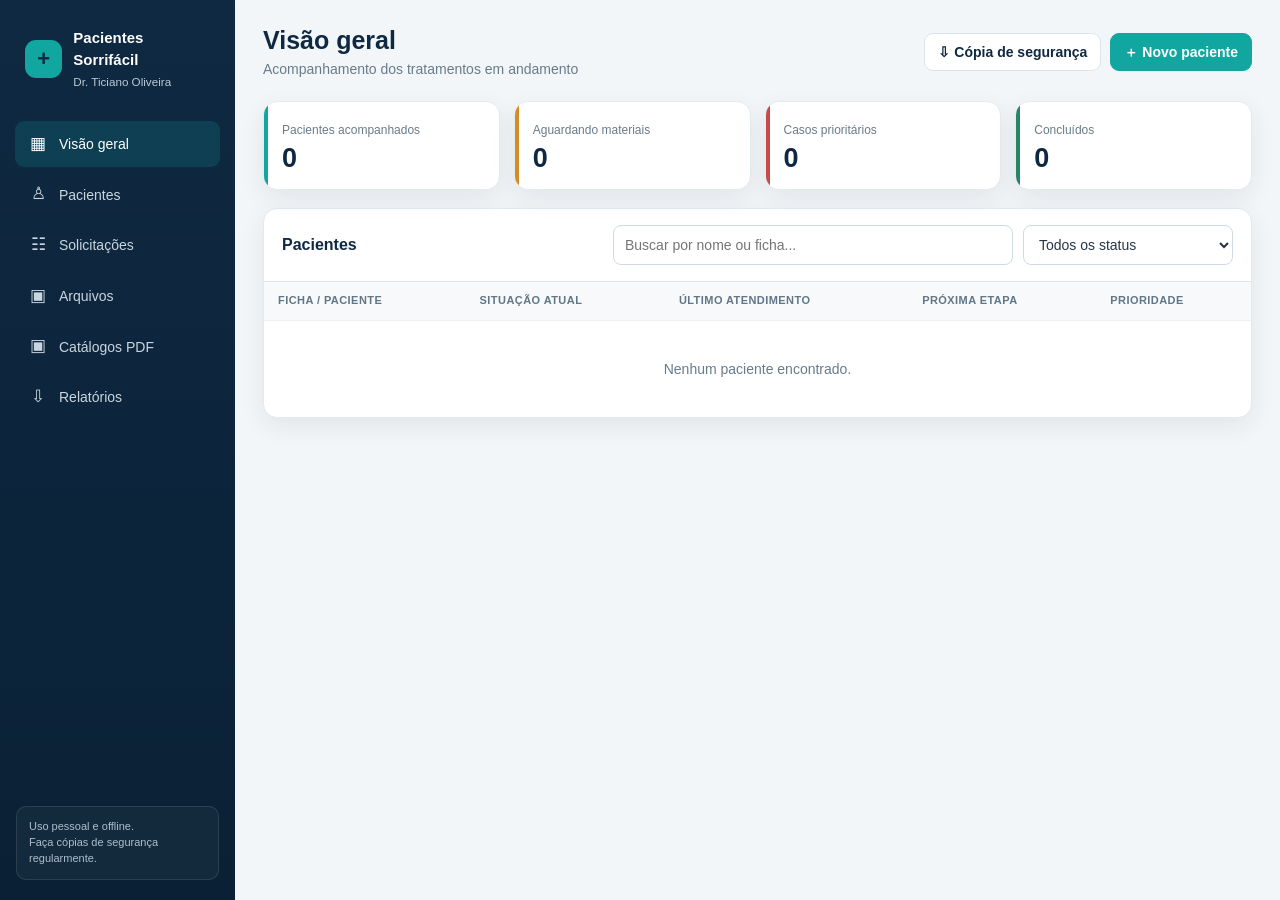
==== Aplicativo/index.html @ 8ea74579 "Mudanças na aba visão geral melhorias na apresentação da aba visão geral, painel mais completo e com" ====
<!DOCTYPE html>
<html lang="pt-BR">
<head>
  <meta charset="UTF-8">
  <meta name="viewport" content="width=device-width, initial-scale=1.0">
  <meta name="theme-color" content="#0f2942">
  <title>Pacientes Sorrifácil</title>
  <link rel="stylesheet" href="./css/style.css">
</head>
<body>
  <div class="app">
    <aside class="sidebar" id="sidebar">
      <div class="brand">
        <div class="brand-mark">+</div>
        <div><strong>Pacientes Sorrifácil</strong><small>Dr. Ticiano Oliveira</small></div>
      </div>
      <nav class="nav">
        <button class="active" data-view="dashboard"><span class="icon">▦</span> Visão geral</button>
        <button data-view="patients"><span class="icon">♙</span> Pacientes</button>
        <button data-view="requests"><span class="icon">☷</span> Solicitações</button>
        <button data-view="files"><span class="icon">▣</span> Arquivos</button>
        <button data-view="catalogs"><span class="icon">▣</span> Catálogos PDF</button>
        <button data-view="reports"><span class="icon">⇩</span> Relatórios</button>
      </nav>
      <div class="side-note">Uso pessoal e offline.<br>Faça cópias de segurança regularmente.</div>
    </aside>

    <main>
      <section class="view active" id="view-dashboard">
        <header class="topbar">
          <div style="display:flex;gap:11px;align-items:center">
            <button class="btn mobile-menu" onclick="toggleMenu()">☰</button>
            <div><h1>Visão geral</h1><p class="subtitle">Acompanhamento dos tratamentos em andamento</p></div>
          </div>
          <div class="actions">
            <button class="btn" onclick="downloadBackup()">⇩ Cópia de segurança</button>
            <button class="btn primary" onclick="openPatientModal()">＋ Novo paciente</button>
          </div>
        </header>
        <div class="metrics" id="metrics"></div>
        <section class="panel">
          <div class="panel-head">
            <h2>Pacientes</h2>
            <div class="toolbar">
              <input id="dashboardSearch" placeholder="Buscar por nome ou ficha..." oninput="renderDashboardTable()">
              <select id="dashboardFilter" onchange="renderDashboardTable()">
                <option value="">Todos os status</option>
                <option>Aguardando avaliação</option>
                <option>Prontuário incompleto</option>
                <option>Aguardando exames</option>
                <option>Aguardando material</option>
                <option>Aguardando autorização</option>
                <option>Tratamento em andamento</option>
                <option>Tratamento suspenso</option>
                <option>Tratamento concluído</option>
                <option>Encaminhado</option>
              </select>
            </div>
          </div>
          <div class="table-wrap"><table>
            <thead><tr><th>Ficha / Paciente</th><th>Situação atual</th><th>Último atendimento</th><th>Próxima etapa</th><th>Prioridade</th></tr></thead>
            <tbody id="dashboardBody"></tbody>
          </table></div>
        </section>
      </section>

      <section class="view" id="view-patients">
        <header class="topbar">
          <div style="display:flex;gap:11px;align-items:center">
            <button class="btn mobile-menu" onclick="toggleMenu()">☰</button>
            <div><h1>Pacientes</h1><p class="subtitle">Cadastros e tratamentos acompanhados</p></div>
          </div>
          <button class="btn primary" onclick="openPatientModal()">＋ Novo paciente</button>
        </header>
        <section class="panel">
          <div class="panel-head">
            <h2>Lista completa</h2>
            <div class="toolbar">
              <input id="patientSearch" placeholder="Buscar por nome ou ficha..." oninput="renderPatients()">
              <select id="patientFilter" onchange="renderPatients()">
                <option value="">Todos os status</option>
                <option>Aguardando avaliação</option><option>Prontuário incompleto</option>
                <option>Aguardando exames</option><option>Aguardando material</option>
                <option>Aguardando autorização</option><option>Tratamento em andamento</option>
                <option>Tratamento suspenso</option><option>Tratamento concluído</option><option>Encaminhado</option>
              </select>
            </div>
          </div>
          <div class="table-wrap"><table>
            <thead><tr><th>Ficha</th><th>Paciente</th><th>Status</th><th>Último atendimento</th><th>Prioridade</th><th></th></tr></thead>
            <tbody id="patientsBody"></tbody>
          </table></div>
        </section>
      </section>

      <section class="view" id="view-requests">
        <header class="topbar">
          <div style="display:flex;gap:11px;align-items:center">
            <button class="btn mobile-menu" onclick="toggleMenu()">☰</button>
            <div><h1>Solicitações</h1><p class="subtitle">Materiais, componentes e exames pendentes</p></div>
          </div>
          <button class="btn navy" onclick="exportMaterialsWord()">⇩ Exportar para Word</button>
        </header>
        <div class="cards-grid" id="requestsGrid"></div>
      </section>

      <section class="view" id="view-files">
        <header class="topbar">
          <div style="display:flex;gap:11px;align-items:center">
            <button class="btn mobile-menu" onclick="toggleMenu()">☰</button>
            <div><h1>Arquivos</h1><p class="subtitle">Imagens, vídeos e documentos anexados</p></div>
          </div>
        </header>
        <div class="notice">Os anexos ficam guardados somente neste navegador. Inclua-os na cópia de segurança antes de trocar de computador ou limpar o navegador.</div>
        <div class="files-grid" id="allFilesGrid"></div>
      </section>

      <section class="view" id="view-catalogs">
        <header class="topbar"><div><h1>Catálogos PDF</h1><p class="subtitle">Consulta offline de implantes e componentes</p></div>
          <button class="btn primary" onclick="document.getElementById('catalogInput').click()">＋ Adicionar PDFs</button></header>
        <input id="catalogInput" type="file" accept="application/pdf,.pdf" multiple hidden onchange="addCatalogs(event)">
        <section class="panel catalog-panel"><label for="catalogSearch">Buscar catálogo pelo nome</label><input id="catalogSearch" placeholder="Ex.: Neodent, Singular, Epikut…" oninput="renderCatalogs()">
          <p class="muted">Abra os catálogos desejados para comparar lado a lado. Para buscar códigos ou palavras dentro de um PDF, clique no leitor e use a lupa dele ou Ctrl + F. Se a busca não aparecer, use “Abrir em aba” e Ctrl + F nessa aba. PDFs digitalizados como imagem precisam de OCR.</p>
          <div id="catalogList"></div></section><div id="catalogReaders" class="catalog-readers"></div>
      </section>

      <section class="view" id="view-reports">
        <header class="topbar">
          <div style="display:flex;gap:11px;align-items:center">
            <button class="btn mobile-menu" onclick="toggleMenu()">☰</button>
            <div><h1>Relatórios</h1><p class="subtitle">Documentos para acompanhamento da central</p></div>
          </div>
        </header>
        <section class="panel catalog-panel"><h2>Pasta de dados</h2>
          <p>Conecte a pasta onde guarda os backups. O sistema lê o JSON mais recente ao conectar e ao reabrir com permissão, e grava os dados em <strong>dados-sorrifacil.json</strong>, com PDFs e anexos na subpasta <strong>arquivos-sorrifacil</strong>. Mantenha ambos juntos.</p>
          <div class="actions"><button class="btn primary" onclick="connectDataFolder()">Conectar / autorizar pasta</button><button class="btn" onclick="changeDataFolder()">Trocar pasta</button><button class="btn" onclick="reloadFolderData()">Carregar dados da pasta</button><button class="btn" onclick="saveFolderNow()">Salvar agora na pasta</button><button class="btn danger" onclick="disconnectDataFolder()">Desconectar</button></div>
          <p id="folderStatus" role="status" aria-live="polite">Sem pasta conectada. Os dados continuam salvos neste navegador.</p>
          <p class="muted">A permissão depende do navegador. Quando for solicitada novamente, clique em Conectar / autorizar pasta. Use um computador por vez; o Seafile sincroniza o arquivo, mas não mescla edições simultâneas.</p>
        </section><div class="report-options">
          <article class="report-card"><h3>Relatório geral</h3><p>Todos os pacientes, evoluções, solicitações e pendências.</p><button class="btn navy" onclick="exportGeneralWord()">Gerar Word</button></article>
          <article class="report-card"><h3>Materiais e solicitações</h3><p>Lista consolidada por paciente para encaminhar à central.</p><button class="btn navy" onclick="exportMaterialsWord()">Gerar Word</button></article>
          <article class="report-card"><h3>Prontuários incompletos</h3><p>Pacientes com ficha ausente, incompleta ou informação a confirmar.</p><button class="btn navy" onclick="exportIncompleteWord()">Gerar Word</button></article>
          <article class="report-card"><h3>Cópia de segurança</h3><p>Salva pacientes, evoluções e anexos em um arquivo para restauração.</p><div class="actions"><button class="btn" onclick="downloadBackup()">Baixar cópia</button><button class="btn" onclick="document.getElementById('restoreInput').click()">Restaurar</button></div></article>
        </div>
        <input id="restoreInput" type="file" accept=".json,application/json" hidden onchange="restoreBackup(event)">
      </section>

      <section class="view" id="view-patient-detail">
        <header class="topbar">
          <div style="display:flex;gap:11px;align-items:center">
            <button class="btn" onclick="showView('patients')">← Voltar</button>
            <div><h1>Ficha do paciente</h1><p class="subtitle">Histórico e acompanhamento individual</p></div>
          </div>
        </header>
        <div id="patientDetail"></div>
      </section>
    </main>
  </div>

  <dialog id="patientModal">
    <form id="patientForm" onsubmit="savePatient(event)">
      <div class="modal-head"><h2 id="patientModalTitle">Novo paciente</h2><button type="button" class="close" onclick="closeDialog('patientModal')">×</button></div>
      <div class="modal-body">
        <input type="hidden" id="patientId">
        <div class="form-grid">
          <div class="field"><label>Número da ficha</label><input id="patientRecord" required></div>
          <div class="field"><label>Nome completo</label><input id="patientName" required></div>
          <div class="field"><label>Telefone (opcional)</label><input id="patientPhone"></div>
          <div class="field"><label>Prioridade</label><select id="patientPriority"><option>Baixa</option><option selected>Média</option><option>Alta</option></select></div>
          <div class="field"><label>Situação atual</label><select id="patientStatus">
            <option>Aguardando avaliação</option><option>Prontuário incompleto</option><option>Aguardando exames</option>
            <option>Aguardando material</option><option>Aguardando autorização</option><option>Tratamento em andamento</option>
            <option>Tratamento suspenso</option><option>Tratamento concluído</option><option>Encaminhado</option>
          </select></div>
          <div class="field"><label>Profissional anterior (opcional)</label><input id="patientPreviousProfessional"></div>
          <div class="field full"><label>Próxima etapa</label><input id="patientNextStep"></div>
          <div class="field full"><label>Observações gerais</label><textarea id="patientNotes"></textarea></div>
          <div class="field full"><label>Link para prontuário digital (opcional)</label><input id="patientLink" type="url"></div>
        </div>
      </div>
      <div class="modal-foot"><button type="button" class="btn" onclick="closeDialog('patientModal')">Cancelar</button><button class="btn primary" type="submit">Salvar paciente</button></div>
    </form>
  </dialog>

  <dialog id="evolutionModal">
    <form id="evolutionForm" onsubmit="saveEvolution(event)">
      <div class="modal-head"><h2 id="evolutionModalTitle">Nova evolução</h2><button type="button" class="close" onclick="closeDialog('evolutionModal')">×</button></div>
      <div class="modal-body">
        <input type="hidden" id="evolutionPatientId">
        <input type="hidden" id="evolutionId">
        <div class="form-grid">
          <div class="field"><label>Data do atendimento</label><input id="evolutionDate" type="date" required></div>
          <div class="field"><label>Profissional / encaminhamento</label><input id="evolutionProfessional"></div>
          <div class="field full"><label>O que foi feito</label><textarea id="evolutionDone" required></textarea></div>
          <div class="field full"><label>O que precisa ser solicitado</label><textarea id="evolutionRequest"></textarea></div>
          <div class="field full"><label>O que falta fazer</label><textarea id="evolutionPending"></textarea></div>
          <div class="field full"><label>Observações</label><textarea id="evolutionNotes"></textarea></div>
          <div class="field"><label>Atualizar situação</label><select id="evolutionStatus">
            <option>Aguardando avaliação</option><option>Prontuário incompleto</option><option>Aguardando exames</option>
            <option>Aguardando material</option><option>Aguardando autorização</option><option>Tratamento em andamento</option>
            <option>Tratamento suspenso</option><option>Tratamento concluído</option><option>Encaminhado</option>
          </select></div>
          <div class="field"><label>Atualizar próxima etapa</label><input id="evolutionNextStep"></div>
        </div>
      </div>
      <div class="modal-foot"><button type="button" class="btn" onclick="closeDialog('evolutionModal')">Cancelar</button><button class="btn primary" id="evolutionSubmitButton" type="submit">Salvar evolução</button></div>
    </form>
  </dialog>

  <dialog id="fileModal">
    <form id="fileForm" onsubmit="saveAttachment(event)">
      <div class="modal-head"><h2>Adicionar arquivo</h2><button type="button" class="close" onclick="closeDialog('fileModal')">×</button></div>
      <div class="modal-body">
        <input type="hidden" id="filePatientId">
        <div class="form-grid">
          <div class="field full"><label>Arquivos</label><input id="fileInput" type="file" accept="image/*,video/*,.pdf,.doc,.docx" multiple required></div>
          <div class="field"><label>Data</label><input id="fileDate" type="date" required></div>
          <div class="field"><label>Descrição</label><input id="fileDescription" placeholder="Ex.: Fotografia clínica inicial"></div>
        </div>
        <p class="muted">Você pode selecionar vários arquivos de uma só vez. A data e a descrição informadas serão aplicadas a todos; se a descrição ficar vazia, será usado o nome de cada arquivo. Vídeos muito grandes podem exceder o espaço disponível no navegador.</p>
      </div>
      <div class="modal-foot"><button type="button" class="btn" onclick="closeDialog('fileModal')">Cancelar</button><button class="btn primary" type="submit">Salvar arquivo</button></div>
    </form>
  </dialog>

  <dialog id="viewerModal" class="viewer-dialog" onclose="closeAttachmentViewer()">
    <div class="modal-head">
      <h2 id="viewerTitle">Visualizar arquivo</h2>
      <div class="viewer-toolbar" id="viewerToolbar">
        <button type="button" class="viewer-tool" onclick="changeImageZoom(-0.15)" title="Reduzir imagem">−</button>
        <span class="viewer-zoom-label" id="viewerZoomLabel">100%</span>
        <button type="button" class="viewer-tool" onclick="changeImageZoom(0.15)" title="Ampliar imagem">+</button>
        <button type="button" class="viewer-tool" onclick="fitViewerImage()" title="Ajustar a imagem ao popup">Ajustar</button>
        <button type="button" class="viewer-tool" onclick="setImageZoom(1)" title="Mostrar no tamanho original">100%</button>
      </div>
      <button type="button" class="close" onclick="closeDialog('viewerModal')">×</button>
    </div>
    <div class="modal-body"><div class="viewer-content" id="viewerContent"></div></div>
  </dialog>

  <dialog id="reportPreviewModal" class="report-preview-dialog" onclose="clearReportPreview()">
    <div class="modal-head">
      <h2 id="reportPreviewTitle">Visualizar relatório</h2>
      <div class="report-preview-actions">
        <button type="button" class="btn primary" onclick="downloadPreviewedWord()">Baixar Word</button>
        <button type="button" class="btn" onclick="printPreviewedReport()">Imprimir</button>
      </div>
      <button type="button" class="close" onclick="closeDialog('reportPreviewModal')">×</button>
    </div>
    <div class="report-preview-body">
      <iframe id="reportPreviewFrame" class="report-preview-frame" title="Pré-visualização do relatório"></iframe>
    </div>
  </dialog>

  <div class="toast" id="toast"></div>

  <script src="./js/script.js"></script>
  <script src="./js/offline-tools.js"></script>
</body>
</html>
---- Aplicativo/css/style.css ----
:root {
  --navy: #0f2942;
  --navy-2: #163a59;
  --teal: #11a7a0;
  --teal-soft: #e8f7f5;
  --bg: #f3f6f8;
  --card: #ffffff;
  --text: #243746;
  --muted: #687b8b;
  --line: #dce5eb;
  --danger: #c84949;
  --warning: #d78b24;
  --success: #278561;
  --shadow: 0 8px 25px rgba(15, 41, 66, .08);
  --radius: 14px;
}

* { box-sizing: border-box; }
body {
  margin: 0;
  min-height: 100vh;
  color: var(--text);
  background: var(--bg);
  font: 14px/1.45 Inter, "Segoe UI", Arial, sans-serif;
}
button, input, select, textarea { font: inherit; }
button { cursor: pointer; }
.app { min-height: 100vh; display: grid; grid-template-columns: 235px 1fr; }
.sidebar {
  position: sticky;
  top: 0;
  height: 100vh;
  padding: 24px 15px;
  color: #fff;
  background: linear-gradient(180deg, var(--navy), #0a2135);
}
.brand { display: flex; align-items: center; gap: 11px; padding: 3px 10px 26px; }
.brand-mark {
  width: 38px; height: 38px; display: grid; place-items: center;
  border-radius: 11px; color: var(--navy); background: var(--teal);
  font-size: 22px; font-weight: 900;
}
.brand strong { display: block; font-size: 15px; }
.brand small { color: #b8cad7; }
.nav button {
  width: 100%; display: flex; align-items: center; gap: 11px;
  padding: 11px 13px; margin: 4px 0; border: 0; border-radius: 9px;
  color: #c9d6df; background: transparent; text-align: left;
}
.nav button:hover, .nav button.active { color: #fff; background: rgba(17,167,160,.18); }
.nav .icon { width: 20px; text-align: center; font-size: 17px; }
.side-note {
  position: absolute; left: 16px; right: 16px; bottom: 20px;
  padding: 12px; border: 1px solid rgba(255,255,255,.1); border-radius: 10px;
  color: #aebfcb; background: rgba(255,255,255,.04); font-size: 11px;
}
main { min-width: 0; padding: 25px 28px 50px; }
.topbar { display: flex; align-items: center; justify-content: space-between; gap: 18px; margin-bottom: 22px; }
h1 { margin: 0; color: var(--navy); font-size: 25px; line-height: 1.2; }
.subtitle { margin: 4px 0 0; color: var(--muted); }
.actions { display: flex; gap: 9px; flex-wrap: wrap; }
.btn {
  display: inline-flex; align-items: center; justify-content: center; gap: 7px;
  min-height: 38px; padding: 8px 13px; border: 1px solid var(--line);
  border-radius: 9px; color: var(--navy); background: #fff; font-weight: 650;
}
.btn:hover { border-color: #9fb5c4; }
.btn.primary { color: #fff; border-color: var(--teal); background: var(--teal); }
.btn.navy { color: #fff; border-color: var(--navy); background: var(--navy); }
.btn.danger { color: var(--danger); border-color: #efcaca; }
.btn.small { min-height: 31px; padding: 5px 9px; font-size: 12px; }
.metrics { display: grid; grid-template-columns: repeat(4, minmax(0,1fr)); gap: 14px; margin-bottom: 18px; }
.metric {
  position: relative; overflow: hidden; padding: 17px 18px;
  border: 1px solid #e4ebef; border-radius: var(--radius); background: var(--card); box-shadow: var(--shadow);
}
.metric::after {
  content: ""; position: absolute; inset: 0 auto 0 0; width: 4px; background: var(--teal);
}
.metric.warning::after { background: var(--warning); }
.metric.danger::after { background: var(--danger); }
.metric.success::after { background: var(--success); }
.metric span { color: var(--muted); font-size: 12px; }
.metric strong { display: block; margin-top: 5px; color: var(--navy); font-size: 27px; line-height: 1; }
.panel { border: 1px solid #e2eaef; border-radius: var(--radius); background: var(--card); box-shadow: var(--shadow); }
.panel-head { display: flex; align-items: center; justify-content: space-between; gap: 12px; padding: 16px 18px; border-bottom: 1px solid var(--line); }
.panel-head h2 { margin: 0; color: var(--navy); font-size: 16px; }
.toolbar { display: grid; grid-template-columns: minmax(220px,1fr) 210px; gap: 10px; width: min(620px, 100%); }
input, select, textarea {
  width: 100%; border: 1px solid #cfdbe3; border-radius: 8px; outline: none;
  padding: 9px 11px; color: var(--text); background: #fff;
}
textarea { min-height: 84px; resize: vertical; }
input:focus, select:focus, textarea:focus { border-color: var(--teal); box-shadow: 0 0 0 3px rgba(17,167,160,.11); }
.table-wrap { overflow-x: auto; }
table { width: 100%; border-collapse: collapse; }
th { padding: 11px 14px; color: #617687; background: #f7f9fa; font-size: 11px; text-align: left; text-transform: uppercase; letter-spacing: .04em; }
td { padding: 13px 14px; border-top: 1px solid #edf1f4; vertical-align: middle; }
tbody tr:hover { background: #fbfdfd; }
.patient-link { padding: 0; border: 0; color: var(--navy); background: transparent; font-weight: 750; text-align: left; }
.patient-link:hover { color: var(--teal); }
.muted { color: var(--muted); }
.badge { display: inline-block; padding: 4px 8px; border-radius: 999px; font-size: 11px; font-weight: 750; white-space: nowrap; }
.status-waiting { color: #8a5c18; background: #fff1d9; }
.status-progress { color: #176963; background: var(--teal-soft); }
.status-incomplete { color: #9c3f3f; background: #fde8e8; }
.status-forwarded { color: #485f95; background: #e9eefb; }
.status-done { color: #246e52; background: #e6f4ed; }
.priority-high { color: #a83b3b; background: #fde7e7; }
.priority-medium { color: #8a5c18; background: #fff1d9; }
.priority-low { color: #246e52; background: #e6f4ed; }
.empty { padding: 38px 20px; color: var(--muted); text-align: center; }
.view { display: none; }
.view.active { display: block; }
.cards-grid { display: grid; grid-template-columns: repeat(3,minmax(0,1fr)); gap: 14px; }
.simple-card { padding: 17px; border: 1px solid var(--line); border-radius: 12px; background: #fff; }
.simple-card h3 { margin: 0 0 8px; color: var(--navy); font-size: 15px; }
.simple-card p { margin: 5px 0; color: var(--muted); }
.patient-header {
  display: grid; grid-template-columns: 1fr auto; gap: 18px; padding: 19px;
  border-radius: var(--radius); color: #fff; background: linear-gradient(125deg,var(--navy),var(--navy-2));
}
.patient-header h2 { margin: 0 0 4px; font-size: 22px; }
.patient-header p { margin: 3px 0; color: #c8d8e3; }
.tabs { display: flex; gap: 4px; margin: 16px 0; padding: 4px; width: fit-content; border-radius: 10px; background: #e7edf1; }
.tabs button { padding: 8px 13px; border: 0; border-radius: 7px; color: var(--muted); background: transparent; }
.tabs button.active { color: var(--navy); background: #fff; font-weight: 750; box-shadow: 0 2px 8px rgba(15,41,66,.09); }
.tab-pane { display: none; }
.tab-pane.active { display: block; }
.timeline { position: relative; padding: 5px 0 5px 24px; }
.timeline::before { content: ""; position: absolute; top: 8px; bottom: 8px; left: 7px; width: 2px; background: #cfe5e3; }
.event { position: relative; margin-bottom: 13px; padding: 16px; border: 1px solid var(--line); border-radius: 12px; background: #fff; }
.event::before { content: ""; position: absolute; left: -22px; top: 20px; width: 11px; height: 11px; border: 3px solid var(--bg); border-radius: 50%; background: var(--teal); }
.event-head { display: flex; justify-content: space-between; gap: 12px; margin-bottom: 11px; }
.event-grid { display: grid; grid-template-columns: repeat(3,minmax(0,1fr)); gap: 12px; }
.event-grid h4 { margin: 0 0 4px; color: var(--muted); font-size: 11px; text-transform: uppercase; }
.event-grid p { margin: 0; white-space: pre-line; }
.files-grid { display: grid; grid-template-columns: repeat(4,minmax(0,1fr)); gap: 12px; }
.file-card { overflow: hidden; border: 1px solid var(--line); border-radius: 11px; background: #fff; }
.file-preview { height: 125px; display: grid; place-items: center; color: var(--muted); background: #eef3f6; font-size: 35px; overflow: hidden; }
.file-preview img, .file-preview video { width: 100%; height: 100%; object-fit: cover; }
.file-info { padding: 10px; }
.file-info strong { display: block; overflow: hidden; text-overflow: ellipsis; white-space: nowrap; }
.file-info small { color: var(--muted); }
.viewer-dialog { width: min(1100px, calc(100vw - 28px)); height: min(820px, calc(100vh - 28px)); overflow: hidden; }
.viewer-dialog .modal-body { height: calc(100% - 58px); padding: 0; overflow: auto; background: #101b25; }
.viewer-content { min-width: 100%; min-height: 100%; display: grid; place-items: center; }
.viewer-content img { display: block; max-width: none; max-height: none; object-fit: contain; }
.viewer-content video { display: block; max-width: 100%; max-height: 100%; object-fit: contain; }
.viewer-content iframe { width: 100%; height: 100%; border: 0; background: #fff; }
.viewer-toolbar { display: none; align-items: center; gap: 6px; margin-left: auto; margin-right: 12px; }
.viewer-toolbar.visible { display: flex; }
.viewer-tool {
  min-width: 36px; height: 32px; padding: 0 9px; border: 1px solid rgba(255,255,255,.3);
  border-radius: 7px; color: #fff; background: rgba(255,255,255,.1); font-weight: 750;
}
.viewer-tool:hover { background: rgba(255,255,255,.2); }
.viewer-zoom-label { min-width: 48px; color: #dce8ef; font-size: 12px; text-align: center; }
.viewer-unavailable { max-width: 520px; padding: 30px; border-radius: 14px; color: #fff; text-align: center; background: #203447; }
.viewer-unavailable p { color: #d4e1e9; }
.report-preview-dialog { width: min(1120px, calc(100vw - 28px)); height: min(860px, calc(100vh - 28px)); overflow: hidden; }
.report-preview-dialog .modal-head { gap: 12px; }
.report-preview-actions { display: flex; align-items: center; gap: 8px; margin-left: auto; }
.report-preview-actions .btn { white-space: nowrap; }
.report-preview-body { height: calc(100% - 66px); padding: 14px; overflow: hidden; background: #dfe5e9; }
.report-preview-frame { width: 100%; height: 100%; border: 0; border-radius: 8px; background: #fff; box-shadow: 0 5px 22px rgba(15,41,66,.16); }
.form-grid { display: grid; grid-template-columns: repeat(2,minmax(0,1fr)); gap: 13px; }
.field.full { grid-column: 1 / -1; }
label { display: block; margin-bottom: 5px; color: #496172; font-size: 12px; font-weight: 700; }
dialog {
  width: min(760px, calc(100vw - 28px)); max-height: calc(100vh - 36px); overflow: auto;
  padding: 0; border: 0; border-radius: 15px; box-shadow: 0 30px 80px rgba(5,23,37,.35);
}
dialog::backdrop { background: rgba(4,21,34,.58); backdrop-filter: blur(2px); }
.modal-head { display: flex; justify-content: space-between; align-items: center; padding: 17px 20px; color: #fff; background: var(--navy); }
.modal-head h2 { margin: 0; font-size: 17px; }
.close { border: 0; color: #fff; background: transparent; font-size: 23px; }
.modal-body { padding: 19px 20px; }
.modal-foot { display: flex; justify-content: flex-end; gap: 9px; padding: 14px 20px; border-top: 1px solid var(--line); background: #f8fafb; }
.report-options { display: grid; grid-template-columns: repeat(2,minmax(0,1fr)); gap: 14px; }
.report-card { padding: 18px; border: 1px solid var(--line); border-radius: 12px; background: #fff; }
.report-card h3 { margin: 0 0 7px; color: var(--navy); }
.report-card p { min-height: 42px; color: var(--muted); }
.notice { margin-bottom: 14px; padding: 12px 14px; border: 1px solid #bce4df; border-radius: 10px; color: #176963; background: var(--teal-soft); }
.toast {
  position: fixed; z-index: 100; right: 22px; bottom: 22px; max-width: 380px;
  padding: 12px 16px; border-radius: 10px; color: #fff; background: var(--navy);
  box-shadow: 0 15px 40px rgba(0,0,0,.25); transform: translateY(90px); opacity: 0; transition: .25s;
}
.toast.show { transform: translateY(0); opacity: 1; }
.mobile-menu { display: none; }
@media (max-width: 980px) {
  .app { grid-template-columns: 1fr; }
  .sidebar { position: fixed; z-index: 50; left: -250px; width: 235px; transition: .25s; }
  .sidebar.open { left: 0; }
  main { padding: 18px; }
  .mobile-menu { display: inline-flex; }
  .metrics { grid-template-columns: repeat(2,1fr); }
  .cards-grid { grid-template-columns: repeat(2,1fr); }
  .files-grid { grid-template-columns: repeat(3,1fr); }
}
@media (max-width: 680px) {
  .topbar, .panel-head { align-items: flex-start; flex-direction: column; }
  .metrics, .cards-grid, .event-grid, .form-grid, .report-options { grid-template-columns: 1fr; }
  .toolbar { grid-template-columns: 1fr; }
  .files-grid { grid-template-columns: repeat(2,1fr); }
  .field.full { grid-column: auto; }
  .patient-header { grid-template-columns: 1fr; }
  .actions { width: 100%; }
  .actions .btn { flex: 1; }
  main { padding: 14px; }
  .report-preview-dialog .modal-head { align-items: flex-start; flex-wrap: wrap; }
  .report-preview-actions { width: 100%; margin-left: 0; }
  .report-preview-actions .btn { flex: 1; }
  .report-preview-body { height: calc(100% - 112px); padding: 8px; }
}
@media print {
  .sidebar, .topbar .actions, .tabs, .btn { display: none !important; }
  .app { display: block; }
  main { padding: 0; }
  .panel, .event { box-shadow: none; }
}

/* Biblioteca de catálogos e conexão da pasta local. */
.catalog-panel { padding: 20px; margin-bottom: 20px; }
.catalog-item { display:flex; gap:12px; align-items:center; justify-content:space-between; padding:12px 0; border-bottom:1px solid var(--line); flex-wrap:wrap; }
.catalog-readers { display:grid; grid-template-columns:repeat(auto-fit,minmax(min(100%,420px),1fr)); gap:16px; }
.catalog-reader { background:white; border:1px solid var(--line); border-radius:12px; overflow:hidden; }
.catalog-reader header { padding:12px; display:flex; flex-wrap:wrap; align-items:center; justify-content:space-between; gap:8px; }
.catalog-reader iframe { width:100%; height:72vh; min-height:450px; border:0; }
#folderStatus { color:var(--navy); overflow-wrap:anywhere; }
@media print { .catalog-readers, #view-catalogs { display:none; } }
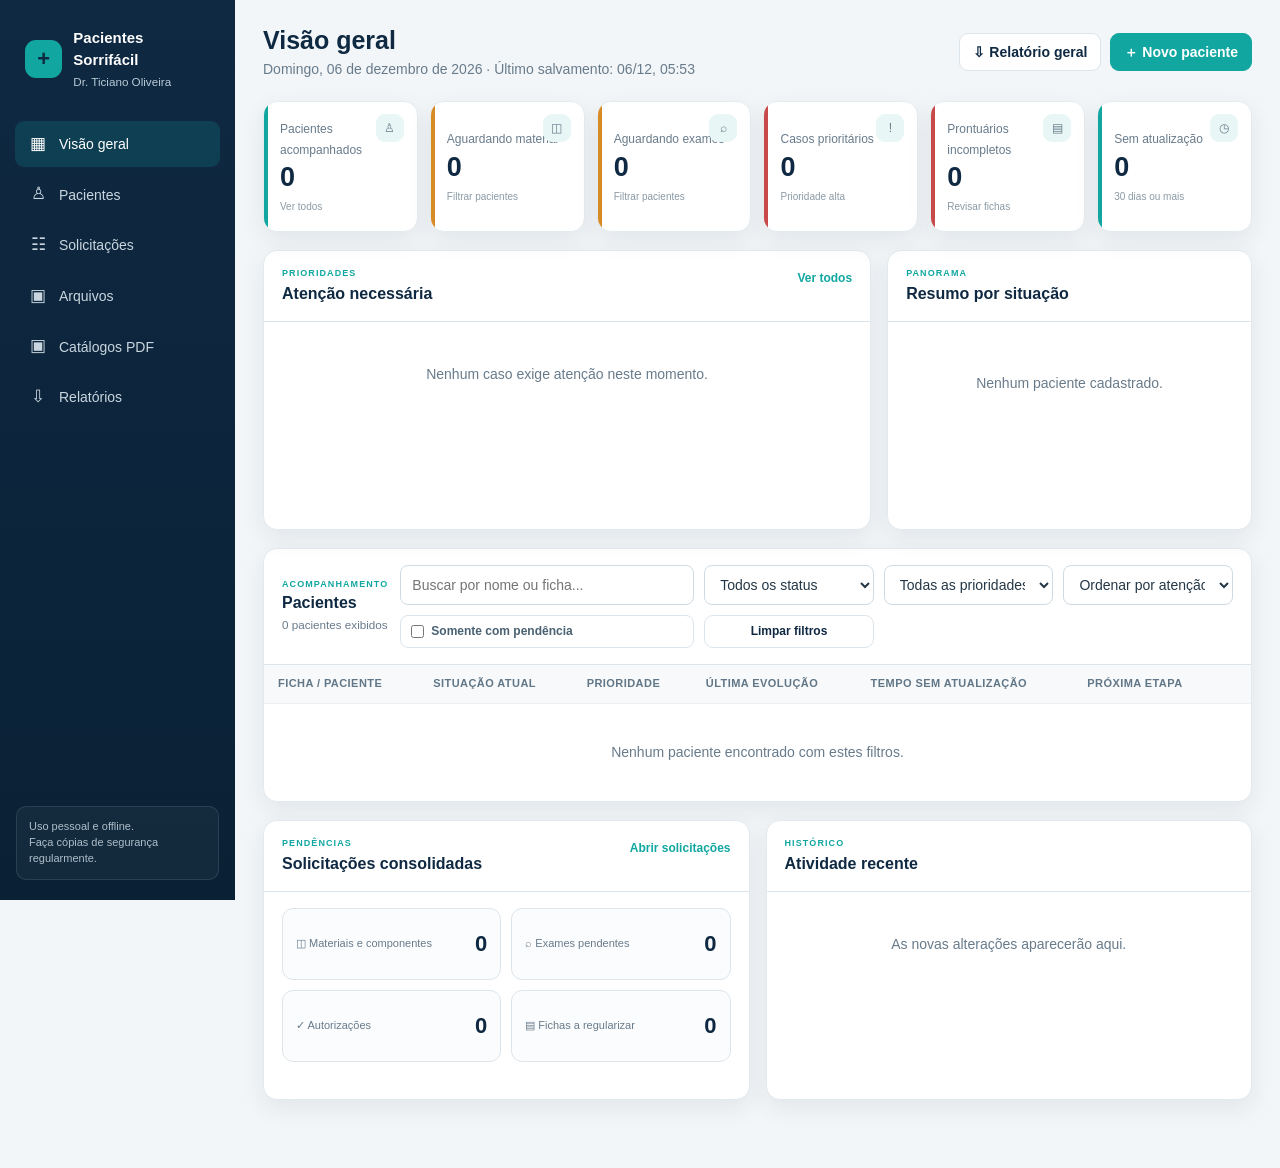
==== commit 44bc6bae: "atualização de Visão geral atualização de Visão geral, principalmente na questão estética e de infor" ====
--- a/Aplicativo/index.html
+++ b/Aplicativo/index.html
@@ -30,18 +30,28 @@
         <header class="topbar">
           <div style="display:flex;gap:11px;align-items:center">
             <button class="btn mobile-menu" onclick="toggleMenu()">☰</button>
-            <div><h1>Visão geral</h1><p class="subtitle">Acompanhamento dos tratamentos em andamento</p></div>
+            <div><h1>Visão geral</h1><p class="subtitle" id="dashboardSubtitle">Acompanhamento dos tratamentos em andamento</p></div>
           </div>
           <div class="actions">
-            <button class="btn" onclick="downloadBackup()">⇩ Cópia de segurança</button>
+            <button class="btn" onclick="exportGeneralWord()">⇩ Relatório geral</button>
             <button class="btn primary" onclick="openPatientModal()">＋ Novo paciente</button>
           </div>
         </header>
         <div class="metrics" id="metrics"></div>
+        <div class="dashboard-grid">
+          <section class="panel dashboard-card attention-card">
+            <div class="panel-head dashboard-section-head"><div><span class="eyebrow">Prioridades</span><h2>Atenção necessária</h2></div><button class="text-button" onclick="applyDashboardPreset('attention')">Ver todos</button></div>
+            <div id="attentionList" class="attention-list"></div>
+          </section>
+          <section class="panel dashboard-card">
+            <div class="panel-head dashboard-section-head"><div><span class="eyebrow">Panorama</span><h2>Resumo por situação</h2></div></div>
+            <div id="statusSummary" class="status-summary"></div>
+          </section>
+        </div>
         <section class="panel">
           <div class="panel-head">
-            <h2>Pacientes</h2>
-            <div class="toolbar">
+            <div><span class="eyebrow">Acompanhamento</span><h2>Pacientes</h2><small id="dashboardResultCount" class="muted"></small></div>
+            <div class="toolbar dashboard-toolbar">
               <input id="dashboardSearch" placeholder="Buscar por nome ou ficha..." oninput="renderDashboardTable()">
               <select id="dashboardFilter" onchange="renderDashboardTable()">
                 <option value="">Todos os status</option>
@@ -55,13 +65,27 @@
                 <option>Tratamento concluído</option>
                 <option>Encaminhado</option>
               </select>
+              <select id="dashboardPriority" onchange="renderDashboardTable()"><option value="">Todas as prioridades</option><option>Alta</option><option>Média</option><option>Baixa</option></select>
+              <select id="dashboardSort" onchange="renderDashboardTable()"><option value="attention">Ordenar por atenção</option><option value="oldest">Atualização mais antiga</option><option value="newest">Atualização mais recente</option><option value="name">Nome do paciente</option></select>
+              <label class="check-filter"><input id="dashboardPendingOnly" type="checkbox" onchange="renderDashboardTable()"> Somente com pendência</label>
+              <button class="btn small" onclick="clearDashboardFilters()">Limpar filtros</button>
             </div>
           </div>
           <div class="table-wrap"><table>
-            <thead><tr><th>Ficha / Paciente</th><th>Situação atual</th><th>Último atendimento</th><th>Próxima etapa</th><th>Prioridade</th></tr></thead>
+            <thead><tr><th>Ficha / Paciente</th><th>Situação atual</th><th>Prioridade</th><th>Última evolução</th><th>Tempo sem atualização</th><th>Próxima etapa</th><th></th></tr></thead>
             <tbody id="dashboardBody"></tbody>
           </table></div>
         </section>
+        <div class="dashboard-grid dashboard-bottom-grid">
+          <section class="panel dashboard-card">
+            <div class="panel-head dashboard-section-head"><div><span class="eyebrow">Pendências</span><h2>Solicitações consolidadas</h2></div><button class="text-button" onclick="showView('requests')">Abrir solicitações</button></div>
+            <div id="requestSummary" class="request-summary"></div>
+          </section>
+          <section class="panel dashboard-card">
+            <div class="panel-head dashboard-section-head"><div><span class="eyebrow">Histórico</span><h2>Atividade recente</h2></div></div>
+            <div id="recentActivity" class="activity-list"></div>
+          </section>
+        </div>
       </section>
 
       <section class="view" id="view-patients">
--- a/Aplicativo/css/style.css
+++ b/Aplicativo/css/style.css
@@ -69,11 +69,14 @@
 .btn.navy { color: #fff; border-color: var(--navy); background: var(--navy); }
 .btn.danger { color: var(--danger); border-color: #efcaca; }
 .btn.small { min-height: 31px; padding: 5px 9px; font-size: 12px; }
-.metrics { display: grid; grid-template-columns: repeat(4, minmax(0,1fr)); gap: 14px; margin-bottom: 18px; }
+.metrics { display: grid; grid-template-columns: repeat(6, minmax(0,1fr)); gap: 12px; margin-bottom: 18px; }
 .metric {
-  position: relative; overflow: hidden; padding: 17px 18px;
+  position: relative; overflow: hidden; min-height: 112px; padding: 16px;
   border: 1px solid #e4ebef; border-radius: var(--radius); background: var(--card); box-shadow: var(--shadow);
-}
+  text-align: left; transition: transform .18s ease, border-color .18s ease, box-shadow .18s ease;
+}
+.metric:hover { transform: translateY(-2px); border-color: #b7d9d6; box-shadow: 0 12px 30px rgba(15,41,66,.12); }
+.metric.active { border-color: var(--teal); box-shadow: 0 0 0 3px rgba(17,167,160,.11), var(--shadow); }
 .metric::after {
   content: ""; position: absolute; inset: 0 auto 0 0; width: 4px; background: var(--teal);
 }
@@ -82,10 +85,16 @@
 .metric.success::after { background: var(--success); }
 .metric span { color: var(--muted); font-size: 12px; }
 .metric strong { display: block; margin-top: 5px; color: var(--navy); font-size: 27px; line-height: 1; }
+.metric small { display: block; margin-top: 9px; color: #8a9aa6; font-size: 10px; }
+.metric-icon { position: absolute; right: 13px; top: 12px; display: grid; place-items: center; width: 28px; height: 28px; border-radius: 9px; color: var(--teal); background: var(--teal-soft); font-size: 15px; }
 .panel { border: 1px solid #e2eaef; border-radius: var(--radius); background: var(--card); box-shadow: var(--shadow); }
 .panel-head { display: flex; align-items: center; justify-content: space-between; gap: 12px; padding: 16px 18px; border-bottom: 1px solid var(--line); }
 .panel-head h2 { margin: 0; color: var(--navy); font-size: 16px; }
 .toolbar { display: grid; grid-template-columns: minmax(220px,1fr) 210px; gap: 10px; width: min(620px, 100%); }
+.dashboard-toolbar { grid-template-columns: minmax(220px,1.3fr) repeat(3,minmax(145px,.75fr)); width: min(980px,100%); }
+.dashboard-toolbar .check-filter { display: flex; align-items: center; gap: 7px; margin: 0; padding: 7px 10px; border: 1px solid var(--line); border-radius: 8px; background: #fff; white-space: nowrap; }
+.dashboard-toolbar .check-filter input { width: auto; margin: 0; accent-color: var(--teal); }
+.dashboard-toolbar .btn { white-space: nowrap; }
 input, select, textarea {
   width: 100%; border: 1px solid #cfdbe3; border-radius: 8px; outline: none;
   padding: 9px 11px; color: var(--text); background: #fff;
@@ -97,6 +106,7 @@
 th { padding: 11px 14px; color: #617687; background: #f7f9fa; font-size: 11px; text-align: left; text-transform: uppercase; letter-spacing: .04em; }
 td { padding: 13px 14px; border-top: 1px solid #edf1f4; vertical-align: middle; }
 tbody tr:hover { background: #fbfdfd; }
+thead th { position: sticky; top: 0; z-index: 2; }
 .patient-link { padding: 0; border: 0; color: var(--navy); background: transparent; font-weight: 750; text-align: left; }
 .patient-link:hover { color: var(--teal); }
 .muted { color: var(--muted); }
@@ -189,20 +199,71 @@
 }
 .toast.show { transform: translateY(0); opacity: 1; }
 .mobile-menu { display: none; }
+
+/* Visão geral acionável */
+.dashboard-grid { display: grid; grid-template-columns: minmax(0,1.25fr) minmax(330px,.75fr); gap: 16px; margin-bottom: 18px; }
+.dashboard-bottom-grid { margin-top: 18px; grid-template-columns: repeat(2,minmax(0,1fr)); }
+.dashboard-card { min-height: 280px; overflow: hidden; }
+.dashboard-section-head { align-items: flex-start; }
+.dashboard-section-head h2 { margin-top: 2px; }
+.eyebrow { display: block; color: var(--teal); font-size: 9px; font-weight: 850; letter-spacing: .12em; text-transform: uppercase; }
+.text-button { padding: 3px 0; border: 0; color: var(--teal); background: transparent; font-size: 12px; font-weight: 750; }
+.text-button:hover { color: var(--navy); }
+.attention-list, .activity-list { padding: 4px 18px 12px; }
+.attention-item { display: grid; grid-template-columns: 10px minmax(0,1fr) auto; gap: 11px; align-items: center; padding: 13px 0; border-bottom: 1px solid #edf2f4; }
+.attention-item:last-child { border-bottom: 0; }
+.attention-dot { width: 9px; height: 9px; border-radius: 50%; background: var(--warning); box-shadow: 0 0 0 4px #fff4df; }
+.attention-item.critical .attention-dot { background: var(--danger); box-shadow: 0 0 0 4px #fdeaea; }
+.attention-item strong, .activity-item strong { display: block; color: var(--navy); font-size: 13px; }
+.attention-item p { margin: 3px 0 0; color: var(--muted); font-size: 11px; }
+.attention-reasons { display: flex; flex-wrap: wrap; gap: 5px; margin-top: 6px; }
+.reason-chip { padding: 3px 6px; border-radius: 999px; color: #77521e; background: #fff2dd; font-size: 9px; font-weight: 750; }
+.reason-chip.critical { color: #973d3d; background: #fde9e9; }
+.status-summary { padding: 13px 18px 18px; }
+.status-row { margin-bottom: 13px; }
+.status-row-head { display: flex; justify-content: space-between; gap: 10px; margin-bottom: 5px; color: var(--muted); font-size: 11px; }
+.status-row-head button { padding: 0; border: 0; color: inherit; background: transparent; text-align: left; }
+.status-row-head strong { color: var(--navy); }
+.status-track { height: 8px; overflow: hidden; border-radius: 999px; background: #edf2f4; }
+.status-fill { height: 100%; min-width: 4px; border-radius: inherit; background: var(--teal); }
+.status-fill.waiting { background: #e2a143; }
+.status-fill.incomplete { background: #d76060; }
+.status-fill.done { background: #3b9b74; }
+.status-fill.forwarded { background: #7289bd; }
+.request-summary { display: grid; grid-template-columns: repeat(2,minmax(0,1fr)); gap: 10px; padding: 16px 18px 18px; }
+.request-summary button { display: flex; align-items: center; justify-content: space-between; gap: 10px; min-height: 72px; padding: 13px; border: 1px solid var(--line); border-radius: 11px; color: var(--text); background: #fbfcfd; text-align: left; }
+.request-summary button:hover { border-color: #a9d9d5; background: var(--teal-soft); }
+.request-summary span { color: var(--muted); font-size: 11px; }
+.request-summary strong { color: var(--navy); font-size: 22px; }
+.activity-item { display: grid; grid-template-columns: 31px minmax(0,1fr); gap: 10px; padding: 11px 0; border-bottom: 1px solid #edf2f4; }
+.activity-item:last-child { border-bottom: 0; }
+.activity-icon { display: grid; place-items: center; width: 29px; height: 29px; border-radius: 9px; color: var(--teal); background: var(--teal-soft); font-size: 13px; }
+.activity-item p { margin: 3px 0 0; color: var(--muted); font-size: 10px; }
+.age-badge { display: inline-flex; align-items: center; gap: 5px; padding: 4px 7px; border-radius: 7px; color: #536b7b; background: #eef3f6; font-size: 10px; font-weight: 750; white-space: nowrap; }
+.age-badge.warning { color: #8b5b17; background: #fff1d9; }
+.age-badge.danger { color: #9d3c3c; background: #fde8e8; }
+.table-action { white-space: nowrap; }
 @media (max-width: 980px) {
   .app { grid-template-columns: 1fr; }
   .sidebar { position: fixed; z-index: 50; left: -250px; width: 235px; transition: .25s; }
   .sidebar.open { left: 0; }
   main { padding: 18px; }
   .mobile-menu { display: inline-flex; }
-  .metrics { grid-template-columns: repeat(2,1fr); }
+  .metrics { grid-template-columns: repeat(3,1fr); }
+  .dashboard-grid, .dashboard-bottom-grid { grid-template-columns: 1fr; }
+  .dashboard-toolbar { grid-template-columns: repeat(2,minmax(0,1fr)); }
   .cards-grid { grid-template-columns: repeat(2,1fr); }
   .files-grid { grid-template-columns: repeat(3,1fr); }
 }
 @media (max-width: 680px) {
   .topbar, .panel-head { align-items: flex-start; flex-direction: column; }
-  .metrics, .cards-grid, .event-grid, .form-grid, .report-options { grid-template-columns: 1fr; }
+  .metrics { grid-template-columns: repeat(2,1fr); }
+  .cards-grid, .event-grid, .form-grid, .report-options { grid-template-columns: 1fr; }
   .toolbar { grid-template-columns: 1fr; }
+  .dashboard-toolbar { grid-template-columns: 1fr; }
+  .request-summary { grid-template-columns: 1fr; }
+  .attention-item { grid-template-columns: 10px minmax(0,1fr); }
+  .attention-item .btn { grid-column: 2; justify-self: start; }
   .files-grid { grid-template-columns: repeat(2,1fr); }
   .field.full { grid-column: auto; }
   .patient-header { grid-template-columns: 1fr; }
